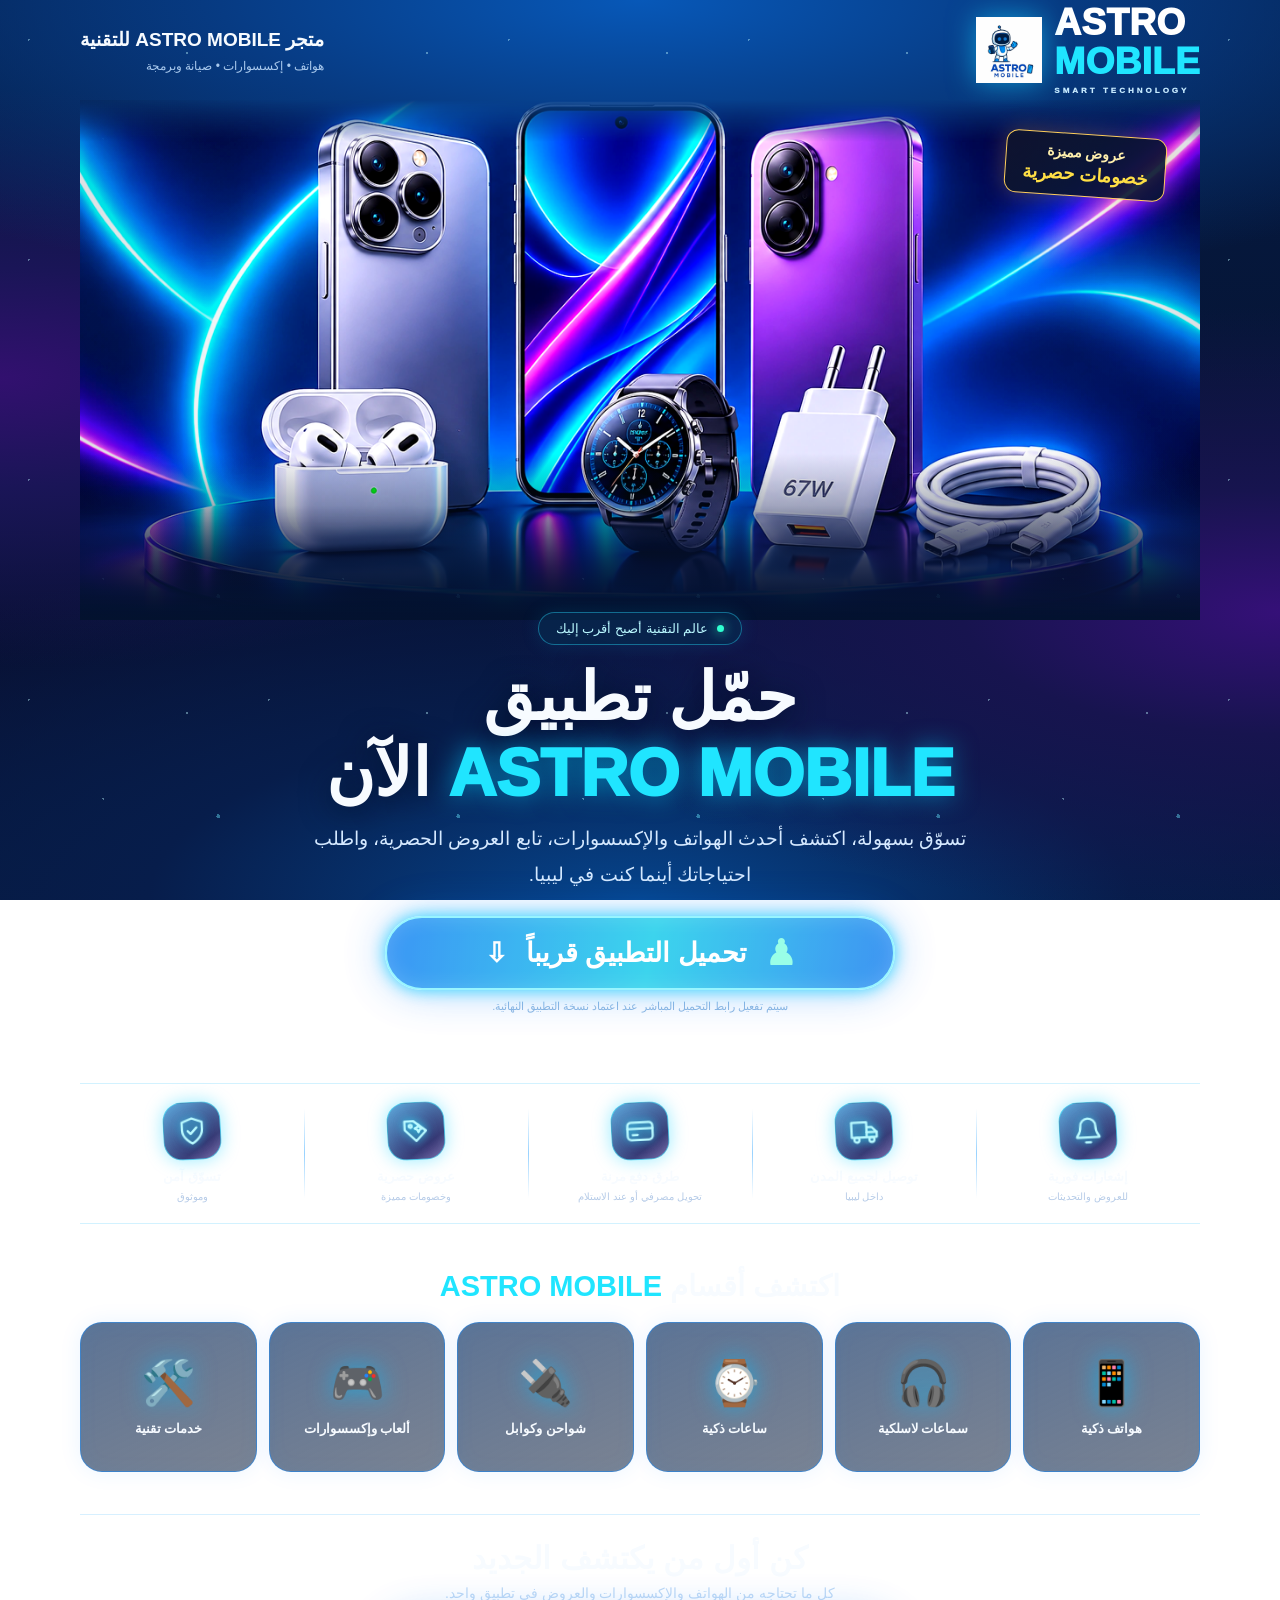
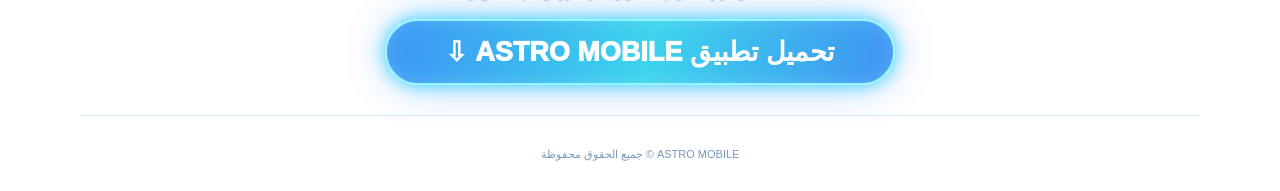
==== admin/download.html @ 0d1f3fe4 "Upgrade landing page feature icons with neon SVG artwork" ====
<!doctype html>
<html lang="ar" dir="rtl">
<head>
<meta charset="utf-8">
<meta name="viewport" content="width=device-width,initial-scale=1">
<meta name="theme-color" content="#03102c">
<meta name="description" content="حمّل تطبيق ASTRO MOBILE — عالم الهواتف والإكسسوارات والعروض والخدمات التقنية في ليبيا.">
<title>ASTRO MOBILE — عالم التقنية بين يديك</title>
<style>
:root{--navy:#020b22;--blue:#073d83;--cyan:#20e5ff;--ice:#dffaff;--violet:#855cff;--white:#f7fbff}
*{box-sizing:border-box}
html{scroll-behavior:smooth}
body{margin:0;min-height:100vh;color:var(--white);font-family:Tahoma,Arial,sans-serif;background:radial-gradient(ellipse 78% 34% at 50% 0%,#0758b8 0%,#073b83 42%,transparent 100%),radial-gradient(ellipse 58% 32% at 0% 42%,#32106f 0%,#1a1557 38%,transparent 100%),radial-gradient(ellipse 62% 34% at 100% 68%,#351078 0%,#17144f 40%,transparent 100%),radial-gradient(ellipse 80% 42% at 50% 100%,#06458d 0%,#071d4b 48%,transparent 100%),linear-gradient(180deg,#041a43 0%,#061638 38%,#080f31 72%,#06183c 100%);background-attachment:fixed;overflow-x:hidden}
body:before{content:"";position:fixed;inset:0;pointer-events:none;opacity:.42;background:radial-gradient(1px 1px at 12% 18%,#bdf8ff 99%,transparent),radial-gradient(1px 1px at 78% 24%,#bdf8ff 99%,transparent),radial-gradient(1px 1px at 43% 63%,#bdf8ff 99%,transparent),radial-gradient(2px 2px at 91% 71%,#6beaff 99%,transparent);background-size:240px 220px}
.shell{width:min(1120px,calc(100% - 38px));margin:auto;position:relative;z-index:1}
header{height:100px;display:flex;align-items:center;justify-content:space-between;gap:18px}
.brand{display:flex;align-items:center;gap:12px;direction:ltr;text-decoration:none;color:white}
.brand img{width:66px;height:66px;object-fit:contain;filter:drop-shadow(0 0 14px #14cfff99)}
.brand-name{font-size:clamp(24px,4vw,37px);font-weight:1000;line-height:.9;letter-spacing:.3px}
.brand-name span{display:block;color:var(--cyan);margin-top:6px}
.brand-name small{display:block;font-size:8px;letter-spacing:3px;color:#c6eaff;margin-top:9px}
.head-note{text-align:right;font-weight:800;font-size:clamp(13px,2vw,19px);line-height:1.7}
.head-note span{display:block;color:#a9c9ed;font-size:12px;font-weight:400}
.hero{position:relative;padding:0 0 34px;text-align:center}
.visual{position:relative;width:100%;height:clamp(260px,48vw,520px);overflow:hidden;margin:0 auto;isolation:isolate}
.visual:before{content:"";position:absolute;z-index:1;inset:0;background:linear-gradient(180deg,#061a3a00 68%,#03122f 100%),linear-gradient(90deg,#03122f22,transparent 18%,transparent 82%,#03122f22);pointer-events:none}
.visual img{width:100%;height:100%;object-fit:cover;object-position:center 54%;display:block;mix-blend-mode:screen;filter:saturate(1.08) contrast(1.04);-webkit-mask-image:linear-gradient(to bottom,transparent 0%,#000 8%,#000 78%,transparent 100%);mask-image:linear-gradient(to bottom,transparent 0%,#000 8%,#000 78%,transparent 100%)}
.offer-tag{position:absolute;top:34px;right:3%;z-index:2;padding:10px 17px;border:1px solid #ffcf57;border-radius:12px;color:#fff0ad;background:linear-gradient(140deg,#11152bdf,#06152fe8);box-shadow:0 0 22px #ffb82d44;transform:rotate(4deg);font-weight:900;font-size:14px}
.offer-tag b{display:block;color:#ffdf45;font-size:18px;margin-top:3px}
.hero-copy{position:relative;margin:-8px auto 0;max-width:800px}
.kicker{display:inline-flex;align-items:center;gap:9px;color:#b9f8ff;border:1px solid #28dfff66;background:#062a50aa;border-radius:50px;padding:8px 17px;font-size:13px;box-shadow:0 0 20px #00bfff20}
.kicker i{width:7px;height:7px;background:#2fffd0;border-radius:50%;box-shadow:0 0 12px #2fffd0}
h1{font-size:clamp(35px,6vw,66px);line-height:1.15;margin:15px 0 9px;font-weight:1000;text-shadow:0 4px 30px #00102b}
h1 span{color:var(--cyan);direction:ltr;display:inline-block;text-shadow:0 0 25px #00cfff8c}
.lead{font-size:clamp(14px,2vw,19px);line-height:1.9;color:#d5e9ff;margin:0 auto 23px;max-width:690px}
.download{display:inline-flex;align-items:center;justify-content:center;gap:18px;min-width:min(510px,92%);padding:15px 25px;border:2px solid #7cf2ff;border-radius:60px;background:linear-gradient(100deg,#0578f2,#06c8e8 52%,#0875ef);color:white;text-decoration:none;font-size:clamp(18px,3vw,27px);font-weight:1000;box-shadow:0 0 16px #04caff,0 0 45px #087cff70,inset 0 0 20px #c9ffff33}
.download .android{font-size:35px;color:#7dffe1}
.download.disabled{opacity:.78;cursor:default}
.download-note{font-size:11px;color:#91b9e1;margin-top:10px}
.features{display:grid;grid-template-columns:repeat(5,1fr);margin:36px 0 45px;border-top:1px solid #28bfff35;border-bottom:1px solid #28bfff35;background:transparent}
.feature{padding:18px 10px;text-align:center;position:relative}
.feature:not(:last-child):after{content:"";position:absolute;left:0;top:18%;height:64%;width:1px;background:linear-gradient(transparent,#3eabff88,transparent)}
.feature-icon{width:58px;height:58px;margin:0 auto 9px;border-radius:19px;display:grid;place-items:center;border:1px solid #54eaffaa;background:linear-gradient(145deg,#0878c9aa,#15165cdd 72%,#351477aa);color:#b9faff;box-shadow:0 0 18px #00cfff66,inset 0 0 15px #8ceeff22;transform:rotate(-3deg)}.feature-icon svg{width:30px;height:30px;stroke:currentColor;fill:none;stroke-width:1.8;stroke-linecap:round;stroke-linejoin:round;filter:drop-shadow(0 0 5px #25eaff)}
.feature b{display:block;font-size:13px;margin-bottom:5px}
.feature small{display:block;color:#b7cce8;font-size:10px;line-height:1.6}
.section-title{text-align:center;margin:0 0 19px;font-size:clamp(21px,3vw,29px)}
.section-title span{color:var(--cyan)}
.categories{display:grid;grid-template-columns:repeat(6,1fr);gap:12px}
.category{min-height:150px;display:flex;flex-direction:column;align-items:center;justify-content:center;gap:12px;padding:13px 8px;text-align:center;border:1px solid #2988e5a6;border-radius:22px;background:linear-gradient(155deg,#0b2e60aa,#06163388);box-shadow:0 0 22px #007bff16,inset 0 0 20px #2a9dff0d}
.category:nth-child(even){border-color:#2988e5a6}
.category .emoji{font-size:44px;filter:drop-shadow(0 0 12px #00bfff99)}
.category b{font-size:13px}
.bottom-download{margin:42px 0 20px;text-align:center;padding:25px 15px 30px;border-top:1px solid #2baeff30;border-bottom:1px solid #2baeff30;background:transparent}
.bottom-download h2{font-size:clamp(21px,3vw,31px);margin:0 0 8px}
.bottom-download p{color:#bfd9f5;margin:0 0 18px;font-size:14px}
footer{text-align:center;padding:12px 0 30px;color:#7898bd;font-size:11px}
@media(max-width:760px){.shell{width:calc(100% - 22px)}header{height:82px}.brand img{width:51px;height:51px}.brand-name{font-size:25px}.brand-name small{font-size:7px}.head-note{font-size:12px}.head-note span{font-size:10px}.visual{height:clamp(240px,68vw,390px)}.offer-tag{top:22px;right:2%;font-size:11px;padding:8px 11px}.offer-tag b{font-size:14px}.hero-copy{margin-top:-4px}.features{margin:25px 0 34px}.feature{padding:13px 5px}.feature-icon{width:43px;height:43px;border-radius:14px}.feature-icon svg{width:24px;height:24px}.feature b{font-size:11px}.feature small{font-size:9px}.categories{grid-template-columns:repeat(3,1fr);gap:9px}.category{min-height:120px;border-radius:17px}.category .emoji{font-size:36px}.category b{font-size:11px}}
@media(max-width:390px){.head-note{max-width:145px}.visual{height:245px}.download{min-width:96%;gap:10px;padding:13px 12px}.features{grid-template-columns:repeat(5,1fr)}.feature-icon{width:37px;height:37px;border-radius:12px}.feature-icon svg{width:21px;height:21px}.feature b{font-size:10px}.feature small{font-size:8px}}
</style>
</head>
<body>
<div class="shell">
<header>
 <a class="brand" href="#" aria-label="ASTRO MOBILE">
  <img src="astro-logo.jpg" alt="ASTRO MOBILE logo">
  <div class="brand-name">ASTRO<span>MOBILE</span><small>SMART TECHNOLOGY</small></div>
 </a>
 <div class="head-note">متجر ASTRO MOBILE للتقنية<span>هواتف • إكسسوارات • صيانة وبرمجة</span></div>
</header>
<main>
<section class="hero">
 <div class="visual">
  <div class="offer-tag">عروض مميزة<b>خصومات حصرية</b></div>
  <img src="astro-hero-optimized.webp" alt="هواتف ذكية وإكسسوارات تقنية بتصميم إعلاني واقعي">
 </div>
 <div class="hero-copy">
  <div class="kicker"><i></i> عالم التقنية أصبح أقرب إليك</div>
  <h1>حمّل تطبيق<br><span>ASTRO MOBILE</span> الآن</h1>
  <p class="lead">تسوّق بسهولة، اكتشف أحدث الهواتف والإكسسوارات، تابع العروض الحصرية، واطلب احتياجاتك أينما كنت في ليبيا.</p>
  <a class="download disabled" href="#" aria-disabled="true"><span class="android">♟</span> تحميل التطبيق قريباً <span>⇩</span></a>
  <div class="download-note">سيتم تفعيل رابط التحميل المباشر عند اعتماد نسخة التطبيق النهائية.</div>
 </div>
</section>
<section class="features" aria-label="مميزات التطبيق">
 <div class="feature"><div class="feature-icon"><svg viewBox="0 0 24 24" aria-hidden="true"><path d="M18 8a6 6 0 0 0-12 0c0 7-3 7-3 9h18c0-2-3-2-3-9"/><path d="M10 21h4"/></svg></div><b>إشعارات فورية</b><small>للعروض والتحديثات</small></div>
 <div class="feature"><div class="feature-icon"><svg viewBox="0 0 24 24" aria-hidden="true"><path d="M2 5h12v12H2zM14 9h4l4 4v4h-8z"/><circle cx="6" cy="19" r="2"/><circle cx="18" cy="19" r="2"/><path d="M14 13h8"/></svg></div><b>توصيل لجميع المدن</b><small>داخل ليبيا</small></div>
 <div class="feature"><div class="feature-icon"><svg viewBox="0 0 24 24" aria-hidden="true"><rect x="2" y="5" width="20" height="14" rx="3"/><path d="M2 10h20M6 15h4"/></svg></div><b>طرق دفع مرنة</b><small>تحويل مصرفي أو عند الاستلام</small></div>
 <div class="feature"><div class="feature-icon"><svg viewBox="0 0 24 24" aria-hidden="true"><path d="M20 12 12 20 3 11V4h7z"/><circle cx="7.5" cy="8" r="1.2"/><path d="m14 7 1 2 2 1-2 1-1 2-1-2-2-1 2-1z"/></svg></div><b>عروض حصرية</b><small>وخصومات مميزة</small></div>
 <div class="feature"><div class="feature-icon"><svg viewBox="0 0 24 24" aria-hidden="true"><path d="M12 22s8-4 8-11V5l-8-3-8 3v6c0 7 8 11 8 11z"/><path d="m8.5 12 2.3 2.3 4.8-5"/></svg></div><b>تسوّق آمن</b><small>وموثوق</small></div>
</section>
<h2 class="section-title">اكتشف أقسام <span>ASTRO MOBILE</span></h2>
<section class="categories">
 <div class="category"><div class="emoji">📱</div><b>هواتف ذكية</b></div>
 <div class="category"><div class="emoji">🎧</div><b>سماعات لاسلكية</b></div>
 <div class="category"><div class="emoji">⌚</div><b>ساعات ذكية</b></div>
 <div class="category"><div class="emoji">🔌</div><b>شواحن وكوابل</b></div>
 <div class="category"><div class="emoji">🎮</div><b>ألعاب وإكسسوارات</b></div>
 <div class="category"><div class="emoji">🛠️</div><b>خدمات تقنية</b></div>
</section>
<section class="bottom-download">
 <h2>كن أول من يكتشف الجديد</h2>
 <p>كل ما تحتاجه من الهواتف والإكسسوارات والعروض في تطبيق واحد.</p>
 <a class="download disabled" href="#" aria-disabled="true">تحميل تطبيق ASTRO MOBILE ⇩</a>
</section>
</main>
<footer>ASTRO MOBILE © جميع الحقوق محفوظة</footer>
</div>
</body>
</html>
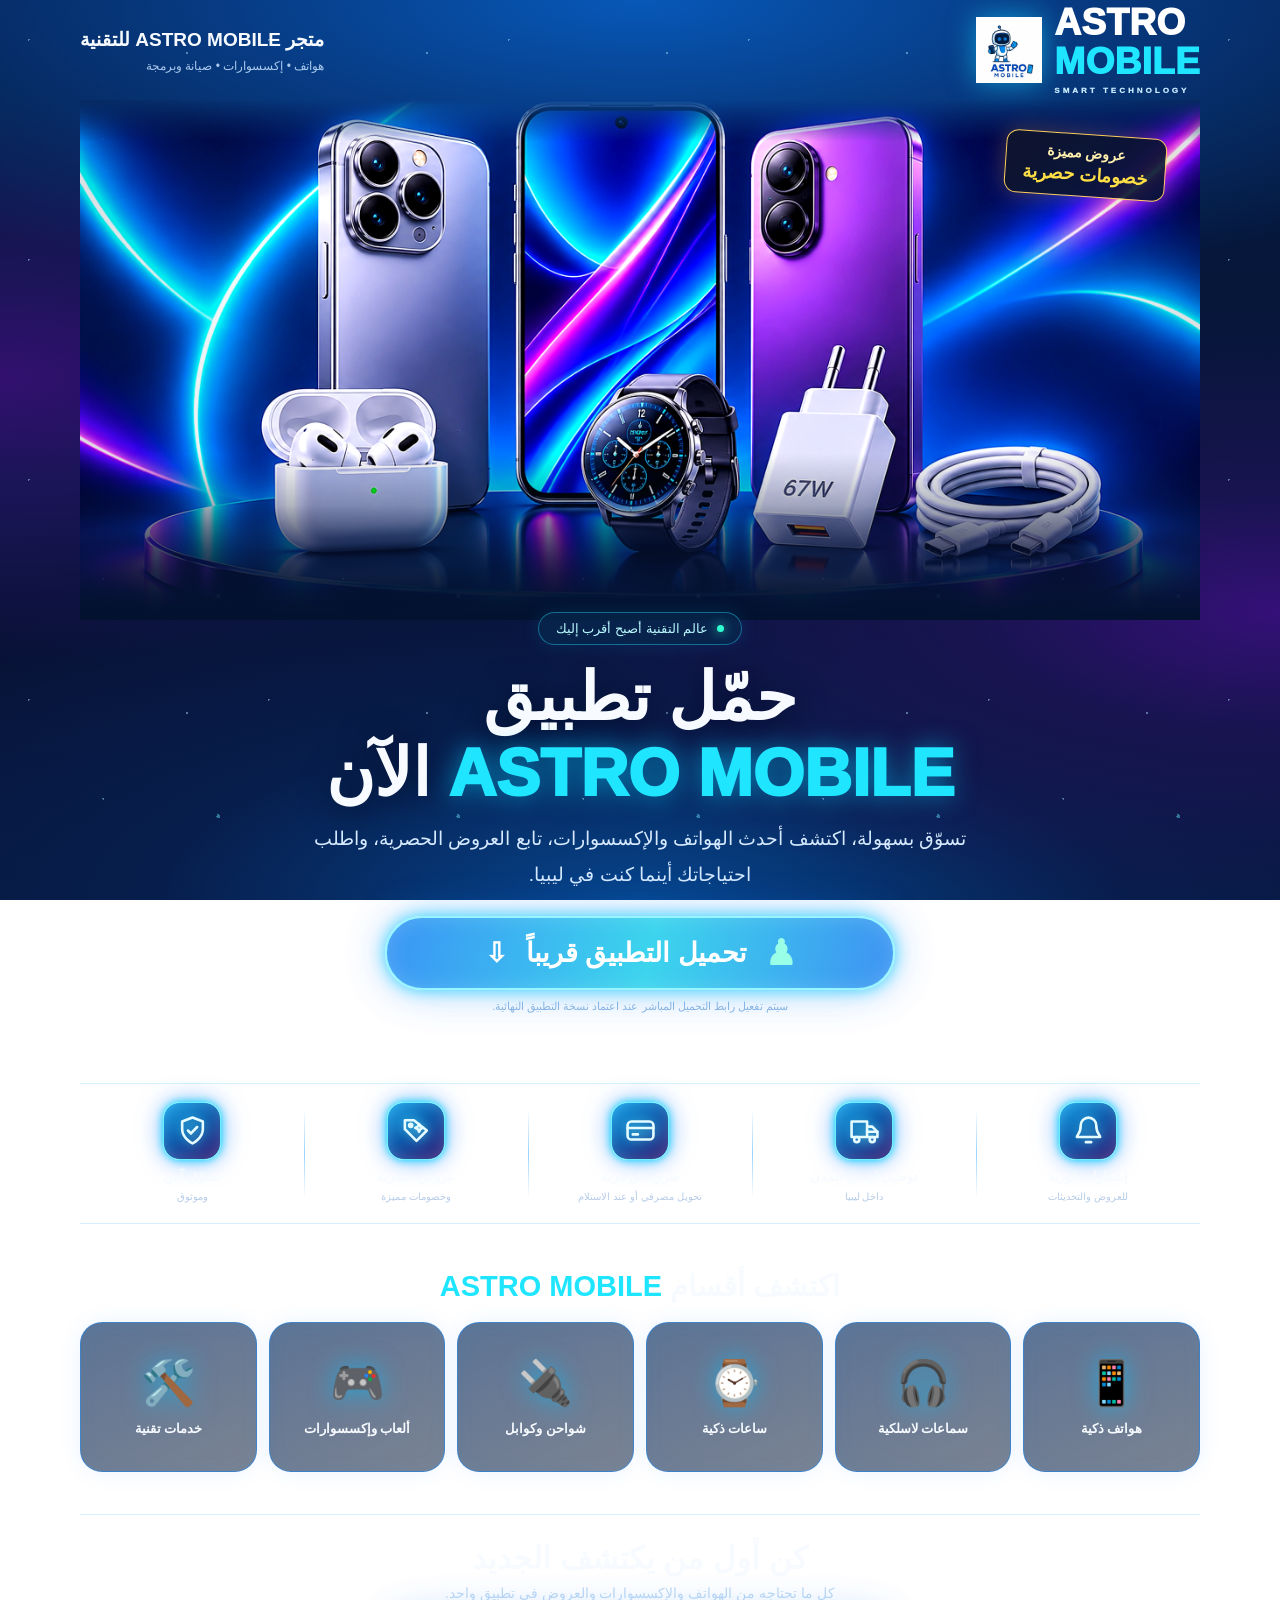
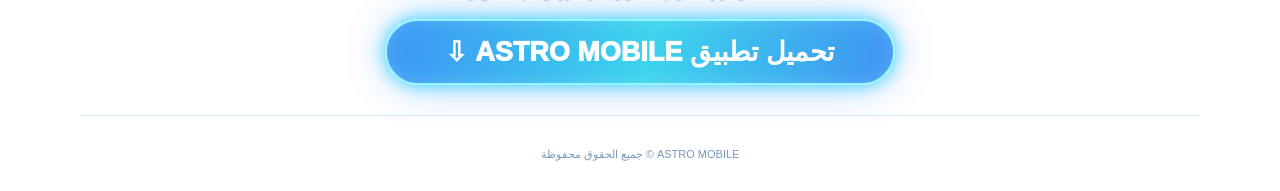
==== commit 37e3255d: "Refresh neon feature icon styling for landing page" ====
--- a/admin/download.html
+++ b/admin/download.html
@@ -40,7 +40,7 @@
 .features{display:grid;grid-template-columns:repeat(5,1fr);margin:36px 0 45px;border-top:1px solid #28bfff35;border-bottom:1px solid #28bfff35;background:transparent}
 .feature{padding:18px 10px;text-align:center;position:relative}
 .feature:not(:last-child):after{content:"";position:absolute;left:0;top:18%;height:64%;width:1px;background:linear-gradient(transparent,#3eabff88,transparent)}
-.feature-icon{width:58px;height:58px;margin:0 auto 9px;border-radius:19px;display:grid;place-items:center;border:1px solid #54eaffaa;background:linear-gradient(145deg,#0878c9aa,#15165cdd 72%,#351477aa);color:#b9faff;box-shadow:0 0 18px #00cfff66,inset 0 0 15px #8ceeff22;transform:rotate(-3deg)}.feature-icon svg{width:30px;height:30px;stroke:currentColor;fill:none;stroke-width:1.8;stroke-linecap:round;stroke-linejoin:round;filter:drop-shadow(0 0 5px #25eaff)}
+.feature-icon{width:58px;height:58px;margin:0 auto 9px;border-radius:17px;display:grid;place-items:center;border:1px solid #65efff;background:linear-gradient(145deg,#0b9de8 0%,#0752a8 48%,#32106d 100%);color:#e4fcff;box-shadow:0 0 9px #00d9ff,0 0 24px #187bff99,inset 0 0 18px #c9faff44;transform:none}.feature-icon svg{width:31px;height:31px;stroke:currentColor;fill:none;stroke-width:2;stroke-linecap:round;stroke-linejoin:round;filter:drop-shadow(0 0 7px #5ff5ff)}
 .feature b{display:block;font-size:13px;margin-bottom:5px}
 .feature small{display:block;color:#b7cce8;font-size:10px;line-height:1.6}
 .section-title{text-align:center;margin:0 0 19px;font-size:clamp(21px,3vw,29px)}
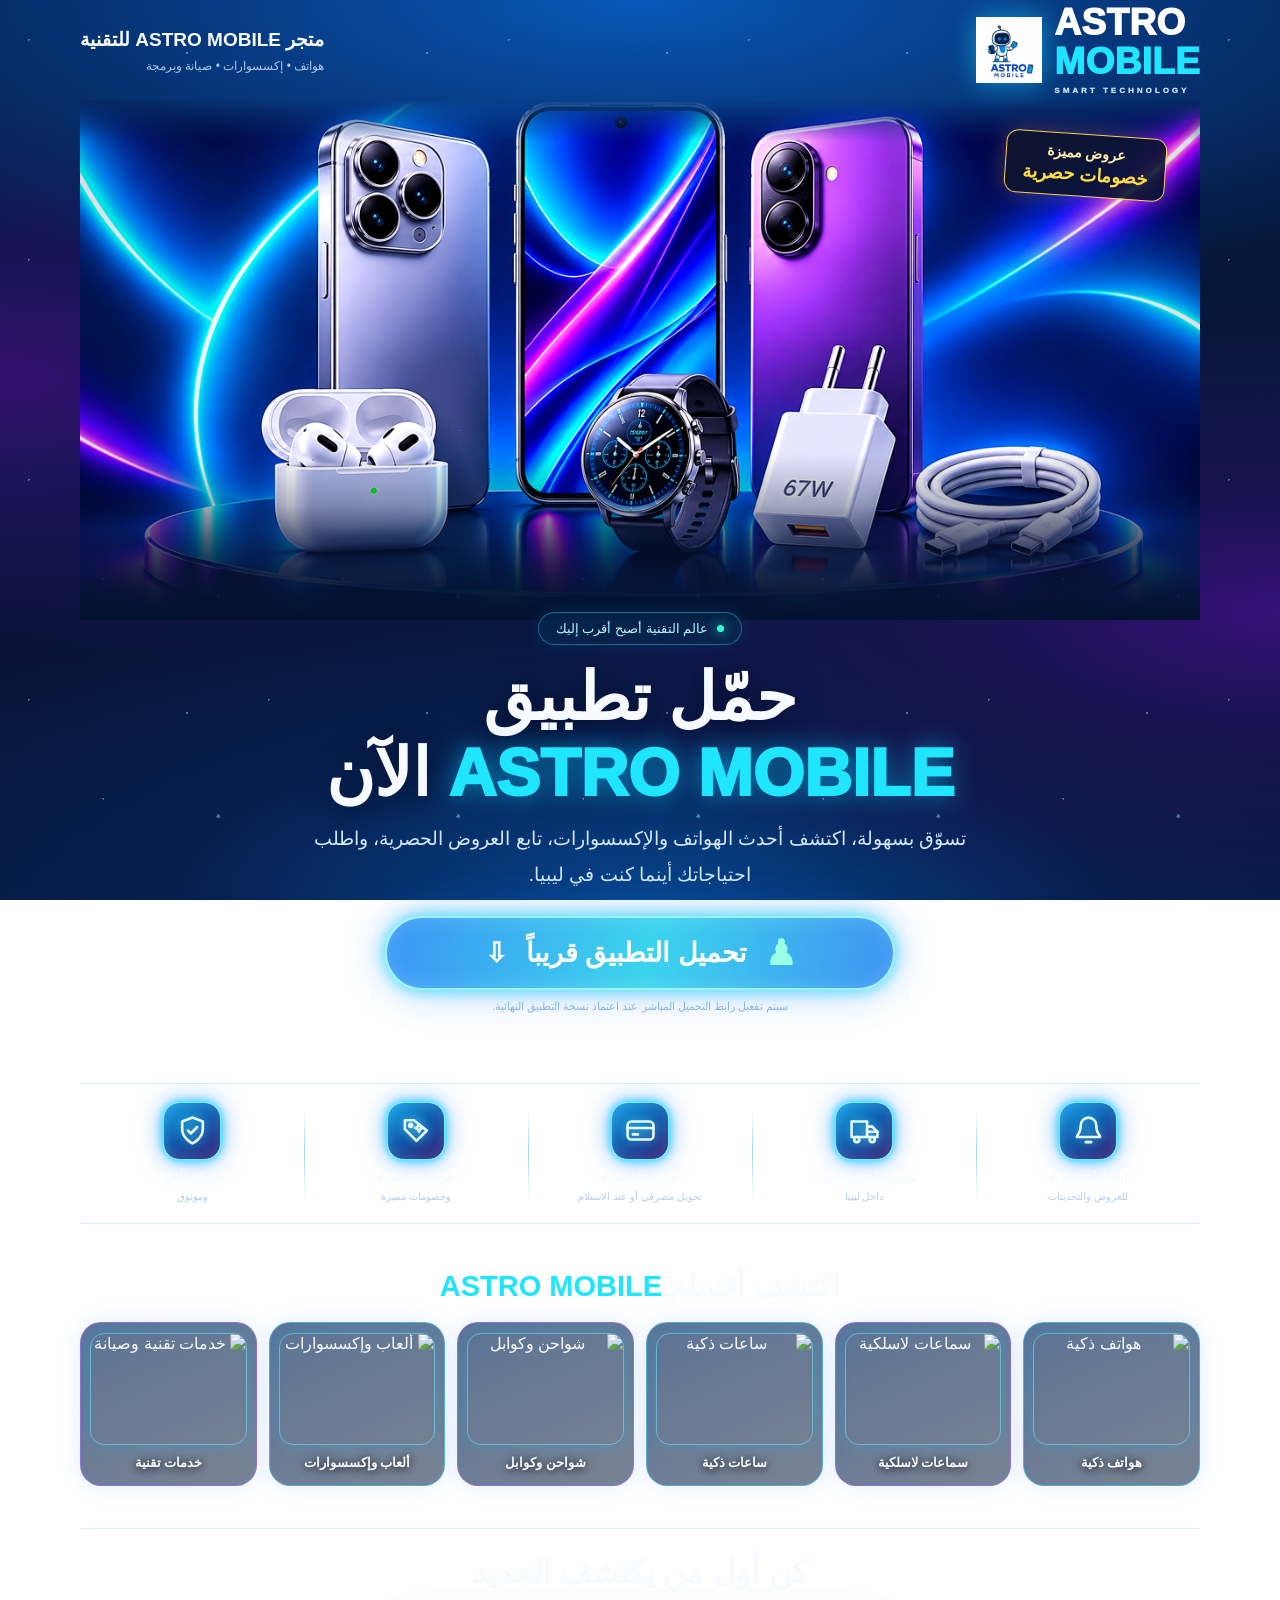
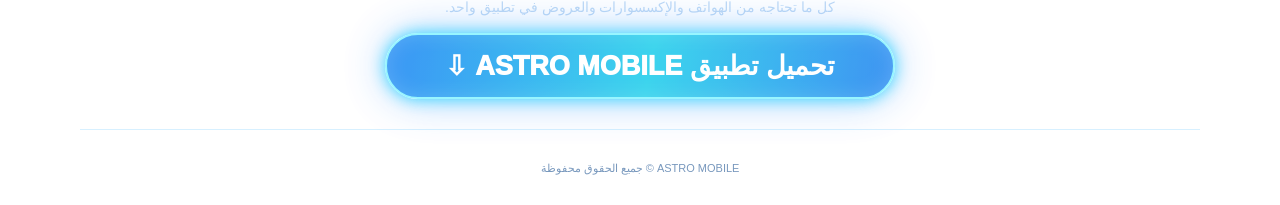
==== commit 2834be7f: "Replace category emojis with real product photos" ====
--- a/admin/download.html
+++ b/admin/download.html
@@ -46,15 +46,15 @@
 .section-title{text-align:center;margin:0 0 19px;font-size:clamp(21px,3vw,29px)}
 .section-title span{color:var(--cyan)}
 .categories{display:grid;grid-template-columns:repeat(6,1fr);gap:12px}
-.category{min-height:150px;display:flex;flex-direction:column;align-items:center;justify-content:center;gap:12px;padding:13px 8px;text-align:center;border:1px solid #2988e5a6;border-radius:22px;background:linear-gradient(155deg,#0b2e60aa,#06163388);box-shadow:0 0 22px #007bff16,inset 0 0 20px #2a9dff0d}
-.category:nth-child(even){border-color:#2988e5a6}
-.category .emoji{font-size:44px;filter:drop-shadow(0 0 12px #00bfff99)}
-.category b{font-size:13px}
+.category{min-height:164px;display:flex;flex-direction:column;align-items:center;justify-content:flex-start;gap:10px;padding:10px 9px 13px;text-align:center;border:1px solid #45cfff99;border-radius:21px;background:linear-gradient(155deg,#0b2e60aa,#06163388);box-shadow:0 0 22px #007bff20,inset 0 0 20px #2a9dff0d;overflow:hidden}
+.category:nth-child(even){border-color:#a56bff99}
+.category-photo{width:100%;height:112px;display:block;object-fit:cover;object-position:center;border-radius:14px;border:1px solid #75eaff88;box-shadow:0 0 15px #00bfff44}
+.category b{font-size:13px;text-shadow:0 1px 8px #000}
 .bottom-download{margin:42px 0 20px;text-align:center;padding:25px 15px 30px;border-top:1px solid #2baeff30;border-bottom:1px solid #2baeff30;background:transparent}
 .bottom-download h2{font-size:clamp(21px,3vw,31px);margin:0 0 8px}
 .bottom-download p{color:#bfd9f5;margin:0 0 18px;font-size:14px}
 footer{text-align:center;padding:12px 0 30px;color:#7898bd;font-size:11px}
-@media(max-width:760px){.shell{width:calc(100% - 22px)}header{height:82px}.brand img{width:51px;height:51px}.brand-name{font-size:25px}.brand-name small{font-size:7px}.head-note{font-size:12px}.head-note span{font-size:10px}.visual{height:clamp(240px,68vw,390px)}.offer-tag{top:22px;right:2%;font-size:11px;padding:8px 11px}.offer-tag b{font-size:14px}.hero-copy{margin-top:-4px}.features{margin:25px 0 34px}.feature{padding:13px 5px}.feature-icon{width:43px;height:43px;border-radius:14px}.feature-icon svg{width:24px;height:24px}.feature b{font-size:11px}.feature small{font-size:9px}.categories{grid-template-columns:repeat(3,1fr);gap:9px}.category{min-height:120px;border-radius:17px}.category .emoji{font-size:36px}.category b{font-size:11px}}
+@media(max-width:760px){.shell{width:calc(100% - 22px)}header{height:82px}.brand img{width:51px;height:51px}.brand-name{font-size:25px}.brand-name small{font-size:7px}.head-note{font-size:12px}.head-note span{font-size:10px}.visual{height:clamp(240px,68vw,390px)}.offer-tag{top:22px;right:2%;font-size:11px;padding:8px 11px}.offer-tag b{font-size:14px}.hero-copy{margin-top:-4px}.features{margin:25px 0 34px}.feature{padding:13px 5px}.feature-icon{width:43px;height:43px;border-radius:14px}.feature-icon svg{width:24px;height:24px}.feature b{font-size:11px}.feature small{font-size:9px}.categories{grid-template-columns:repeat(3,1fr);gap:9px}.category{min-height:139px;border-radius:17px;padding:8px 7px 11px;gap:8px}.category-photo{height:94px;border-radius:12px}.category b{font-size:11px}}
 @media(max-width:390px){.head-note{max-width:145px}.visual{height:245px}.download{min-width:96%;gap:10px;padding:13px 12px}.features{grid-template-columns:repeat(5,1fr)}.feature-icon{width:37px;height:37px;border-radius:12px}.feature-icon svg{width:21px;height:21px}.feature b{font-size:10px}.feature small{font-size:8px}}
 </style>
 </head>
@@ -90,12 +90,12 @@
 </section>
 <h2 class="section-title">اكتشف أقسام <span>ASTRO MOBILE</span></h2>
 <section class="categories">
- <div class="category"><div class="emoji">📱</div><b>هواتف ذكية</b></div>
- <div class="category"><div class="emoji">🎧</div><b>سماعات لاسلكية</b></div>
- <div class="category"><div class="emoji">⌚</div><b>ساعات ذكية</b></div>
- <div class="category"><div class="emoji">🔌</div><b>شواحن وكوابل</b></div>
- <div class="category"><div class="emoji">🎮</div><b>ألعاب وإكسسوارات</b></div>
- <div class="category"><div class="emoji">🛠️</div><b>خدمات تقنية</b></div>
+ <div class="category"><img class="category-photo" src="https://images.unsplash.com/photo-1511707171634-5f897ff02aa9?w=640&h=420&fit=crop&auto=format" alt="هواتف ذكية" loading="lazy"><b>هواتف ذكية</b></div>
+ <div class="category"><img class="category-photo" src="https://images.unsplash.com/photo-1606220945770-b5b6c2c55bf1?w=640&h=420&fit=crop&auto=format" alt="سماعات لاسلكية" loading="lazy"><b>سماعات لاسلكية</b></div>
+ <div class="category"><img class="category-photo" src="https://images.unsplash.com/photo-1523275335684-37898b6baf30?w=640&h=420&fit=crop&auto=format" alt="ساعات ذكية" loading="lazy"><b>ساعات ذكية</b></div>
+ <div class="category"><img class="category-photo" src="https://images.unsplash.com/photo-1583863788434-e58a36330cf0?w=640&h=420&fit=crop&auto=format" alt="شواحن وكوابل" loading="lazy"><b>شواحن وكوابل</b></div>
+ <div class="category"><img class="category-photo" src="https://images.unsplash.com/photo-1592840496694-26d035b52b48?w=640&h=420&fit=crop&auto=format" alt="ألعاب وإكسسوارات" loading="lazy"><b>ألعاب وإكسسوارات</b></div>
+ <div class="category"><img class="category-photo" src="https://images.unsplash.com/photo-1621905251189-08b45d6a269e?w=640&h=420&fit=crop&auto=format" alt="خدمات تقنية وصيانة" loading="lazy"><b>خدمات تقنية</b></div>
 </section>
 <section class="bottom-download">
  <h2>كن أول من يكتشف الجديد</h2>
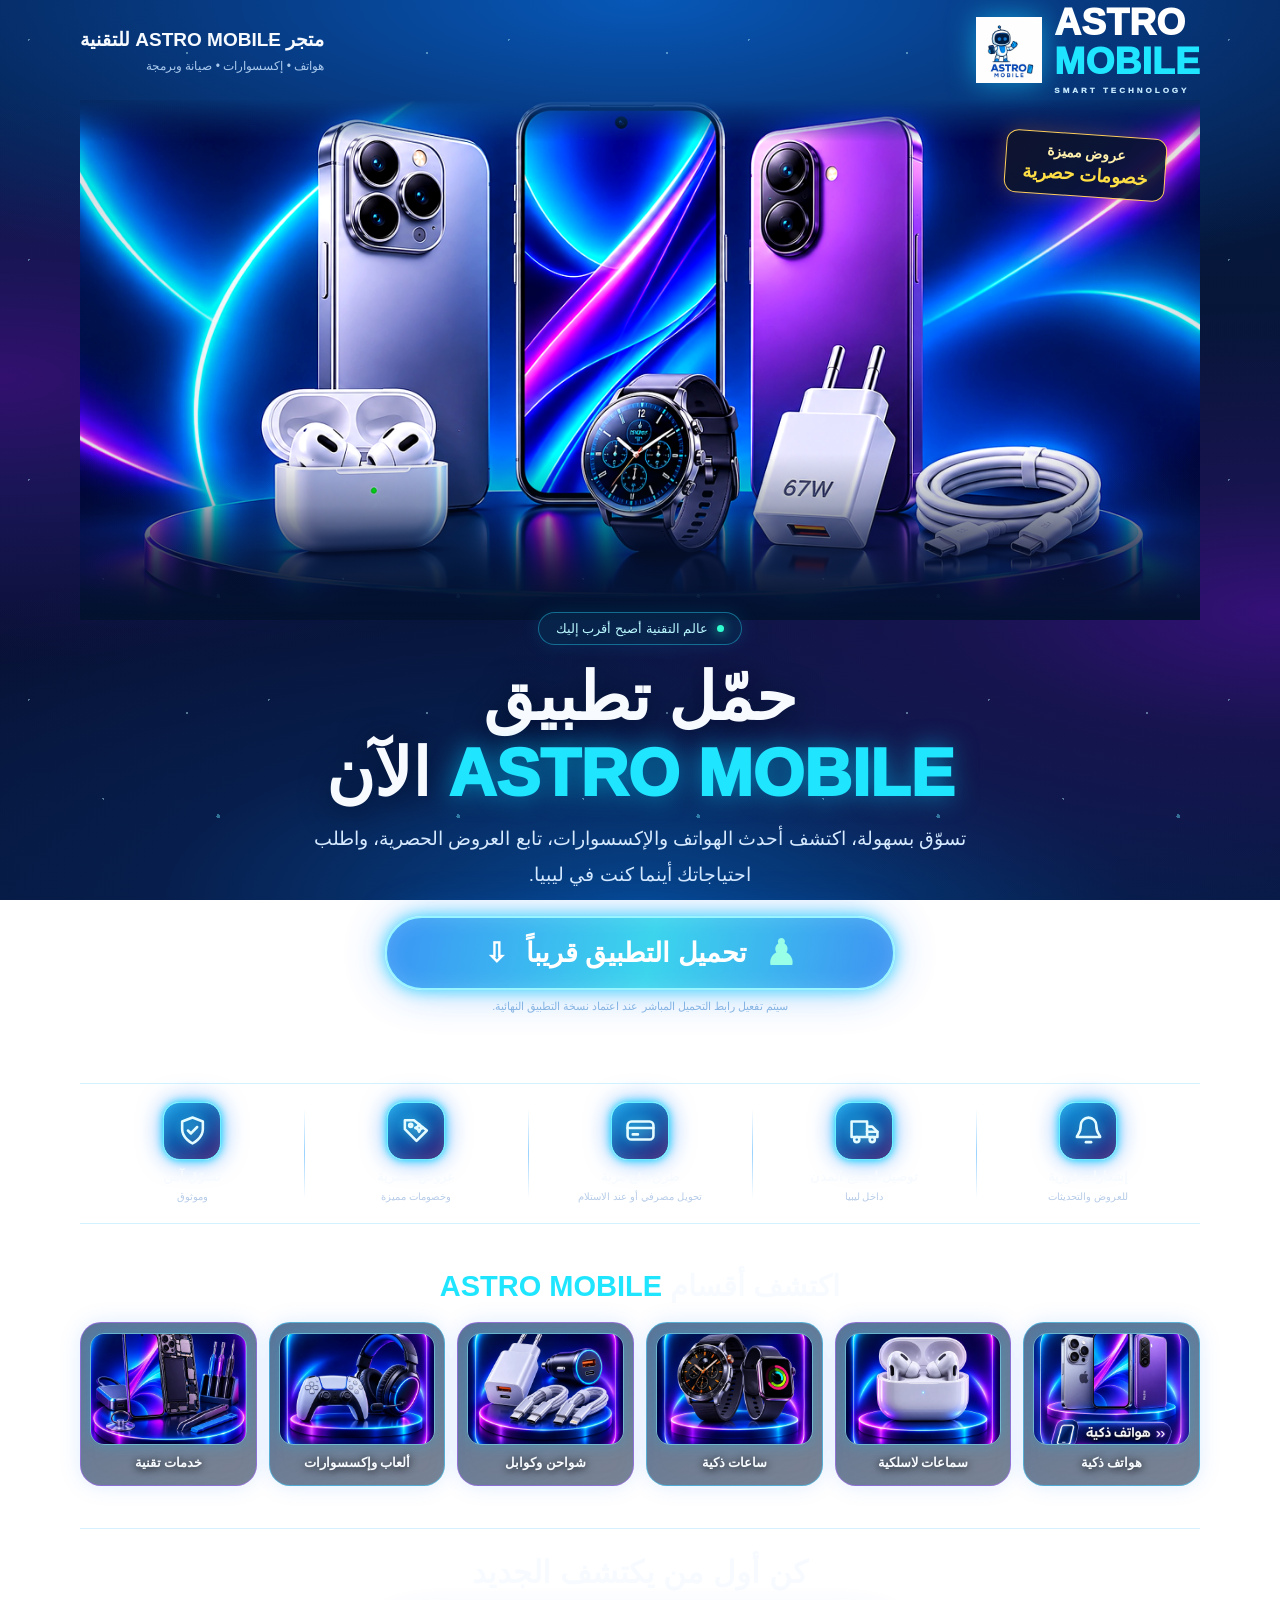
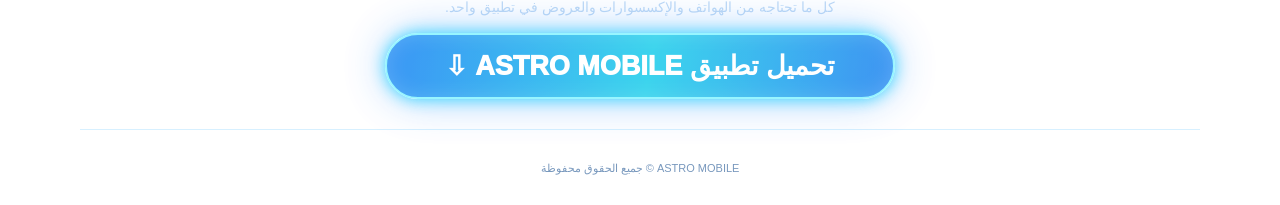
==== commit 970be5a9: "Use approved WebP images in download page categories" ====
--- a/admin/download.html
+++ b/admin/download.html
@@ -90,12 +90,12 @@
 </section>
 <h2 class="section-title">اكتشف أقسام <span>ASTRO MOBILE</span></h2>
 <section class="categories">
- <div class="category"><img class="category-photo" src="https://images.unsplash.com/photo-1511707171634-5f897ff02aa9?w=640&h=420&fit=crop&auto=format" alt="هواتف ذكية" loading="lazy"><b>هواتف ذكية</b></div>
- <div class="category"><img class="category-photo" src="https://images.unsplash.com/photo-1606220945770-b5b6c2c55bf1?w=640&h=420&fit=crop&auto=format" alt="سماعات لاسلكية" loading="lazy"><b>سماعات لاسلكية</b></div>
- <div class="category"><img class="category-photo" src="https://images.unsplash.com/photo-1523275335684-37898b6baf30?w=640&h=420&fit=crop&auto=format" alt="ساعات ذكية" loading="lazy"><b>ساعات ذكية</b></div>
- <div class="category"><img class="category-photo" src="https://images.unsplash.com/photo-1583863788434-e58a36330cf0?w=640&h=420&fit=crop&auto=format" alt="شواحن وكوابل" loading="lazy"><b>شواحن وكوابل</b></div>
- <div class="category"><img class="category-photo" src="https://images.unsplash.com/photo-1592840496694-26d035b52b48?w=640&h=420&fit=crop&auto=format" alt="ألعاب وإكسسوارات" loading="lazy"><b>ألعاب وإكسسوارات</b></div>
- <div class="category"><img class="category-photo" src="https://images.unsplash.com/photo-1621905251189-08b45d6a269e?w=640&h=420&fit=crop&auto=format" alt="خدمات تقنية وصيانة" loading="lazy"><b>خدمات تقنية</b></div>
+ <div class="category"><img class="category-photo" src="category-smartphones.webp" alt="هواتف ذكية" loading="lazy"><b>هواتف ذكية</b></div>
+ <div class="category"><img class="category-photo" src="category-earbuds.webp" alt="سماعات لاسلكية" loading="lazy"><b>سماعات لاسلكية</b></div>
+ <div class="category"><img class="category-photo" src="category-watches.webp" alt="ساعات ذكية" loading="lazy"><b>ساعات ذكية</b></div>
+ <div class="category"><img class="category-photo" src="category-chargers.webp" alt="شواحن وكوابل" loading="lazy"><b>شواحن وكوابل</b></div>
+ <div class="category"><img class="category-photo" src="category-gaming.webp" alt="ألعاب وإكسسوارات" loading="lazy"><b>ألعاب وإكسسوارات</b></div>
+ <div class="category"><img class="category-photo" src="category-repair.webp" alt="خدمات تقنية وصيانة" loading="lazy"><b>خدمات تقنية</b></div>
 </section>
 <section class="bottom-download">
  <h2>كن أول من يكتشف الجديد</h2>
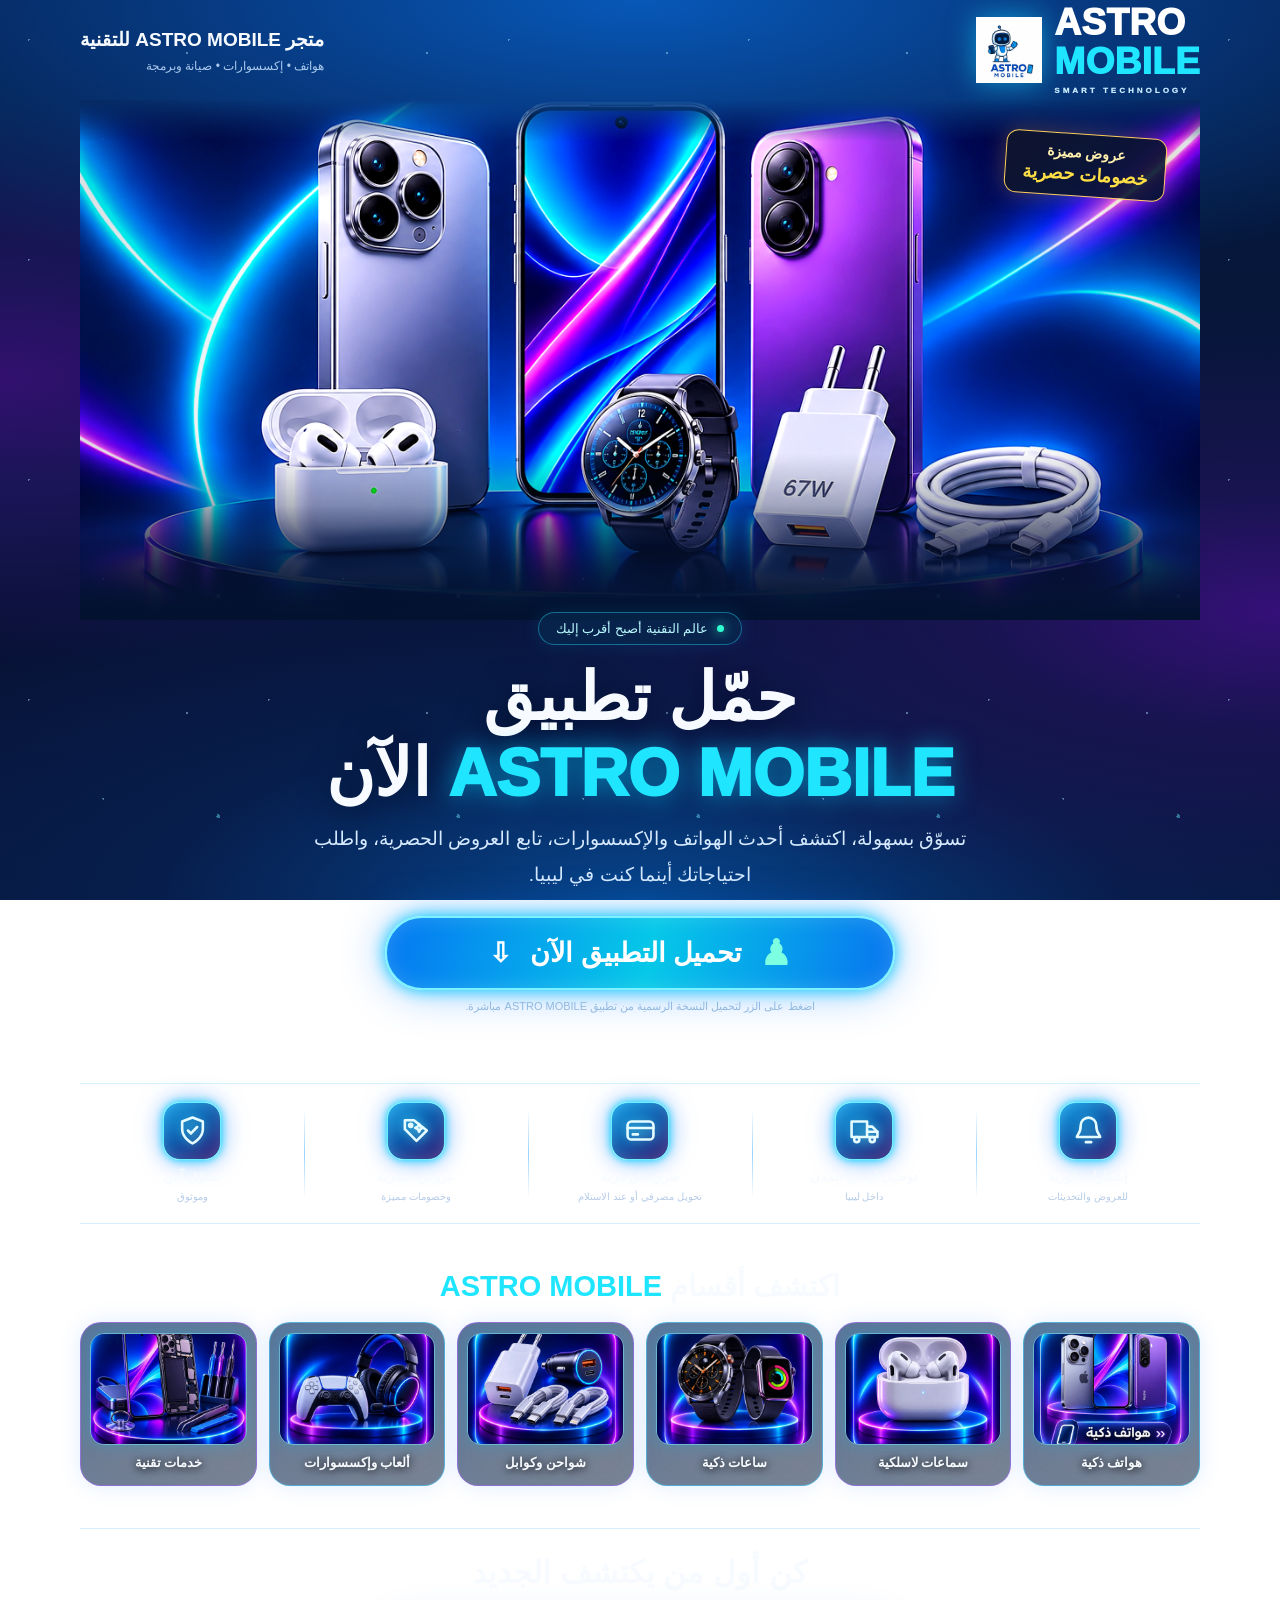
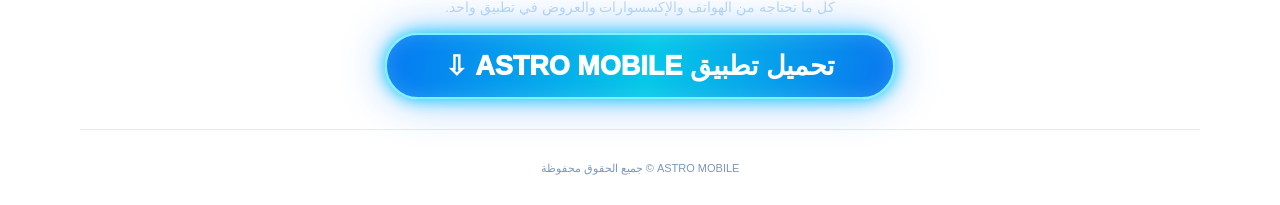
==== commit edd5aea6: "Activate direct APK download buttons on landing page" ====
--- a/admin/download.html
+++ b/admin/download.html
@@ -77,8 +77,8 @@
   <div class="kicker"><i></i> عالم التقنية أصبح أقرب إليك</div>
   <h1>حمّل تطبيق<br><span>ASTRO MOBILE</span> الآن</h1>
   <p class="lead">تسوّق بسهولة، اكتشف أحدث الهواتف والإكسسوارات، تابع العروض الحصرية، واطلب احتياجاتك أينما كنت في ليبيا.</p>
-  <a class="download disabled" href="#" aria-disabled="true"><span class="android">♟</span> تحميل التطبيق قريباً <span>⇩</span></a>
-  <div class="download-note">سيتم تفعيل رابط التحميل المباشر عند اعتماد نسخة التطبيق النهائية.</div>
+  <a class="download" href="https://github.com/kabar90/astro-mobile/releases/download/v1.0.0/app-release.apk"><span class="android">♟</span> تحميل التطبيق الآن <span>⇩</span></a>
+  <div class="download-note">اضغط على الزر لتحميل النسخة الرسمية من تطبيق ASTRO MOBILE مباشرة.</div>
  </div>
 </section>
 <section class="features" aria-label="مميزات التطبيق">
@@ -100,7 +100,7 @@
 <section class="bottom-download">
  <h2>كن أول من يكتشف الجديد</h2>
  <p>كل ما تحتاجه من الهواتف والإكسسوارات والعروض في تطبيق واحد.</p>
- <a class="download disabled" href="#" aria-disabled="true">تحميل تطبيق ASTRO MOBILE ⇩</a>
+ <a class="download" href="https://github.com/kabar90/astro-mobile/releases/download/v1.0.0/app-release.apk">تحميل تطبيق ASTRO MOBILE ⇩</a>
 </section>
 </main>
 <footer>ASTRO MOBILE © جميع الحقوق محفوظة</footer>
